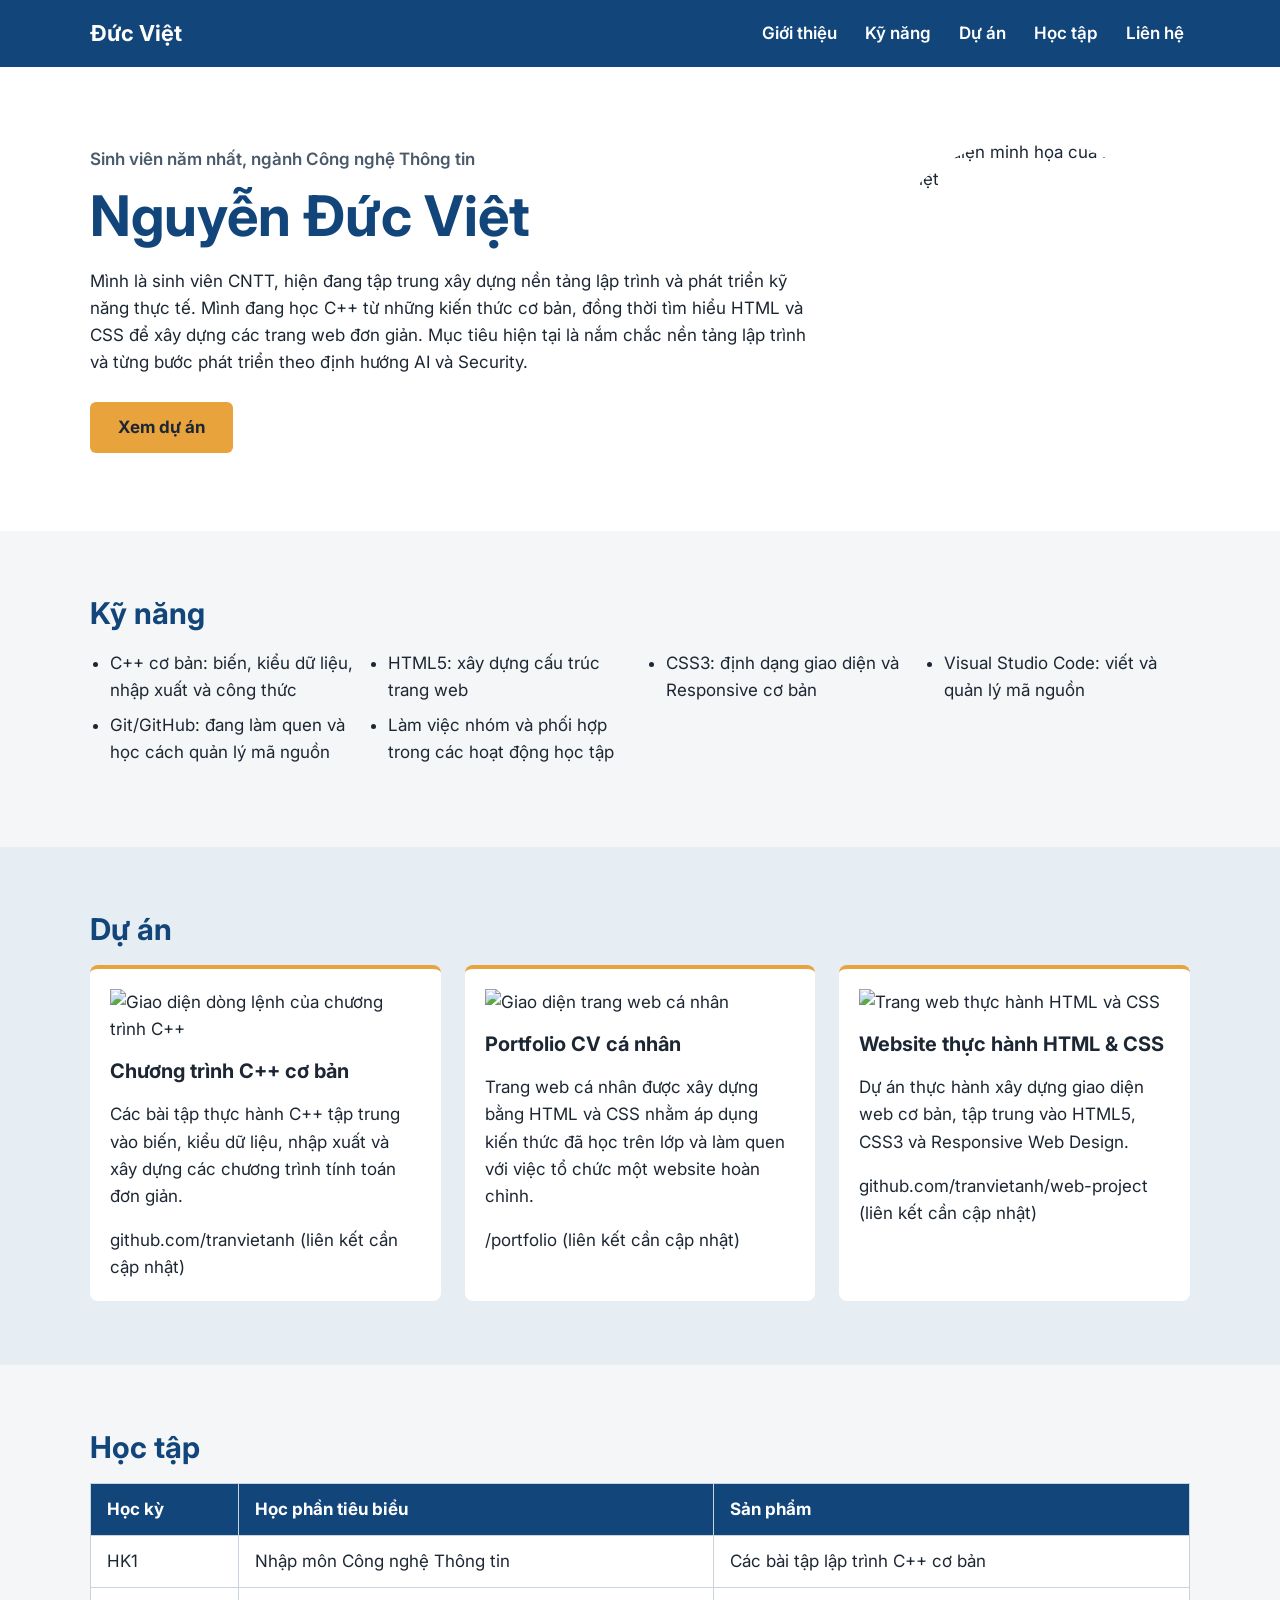
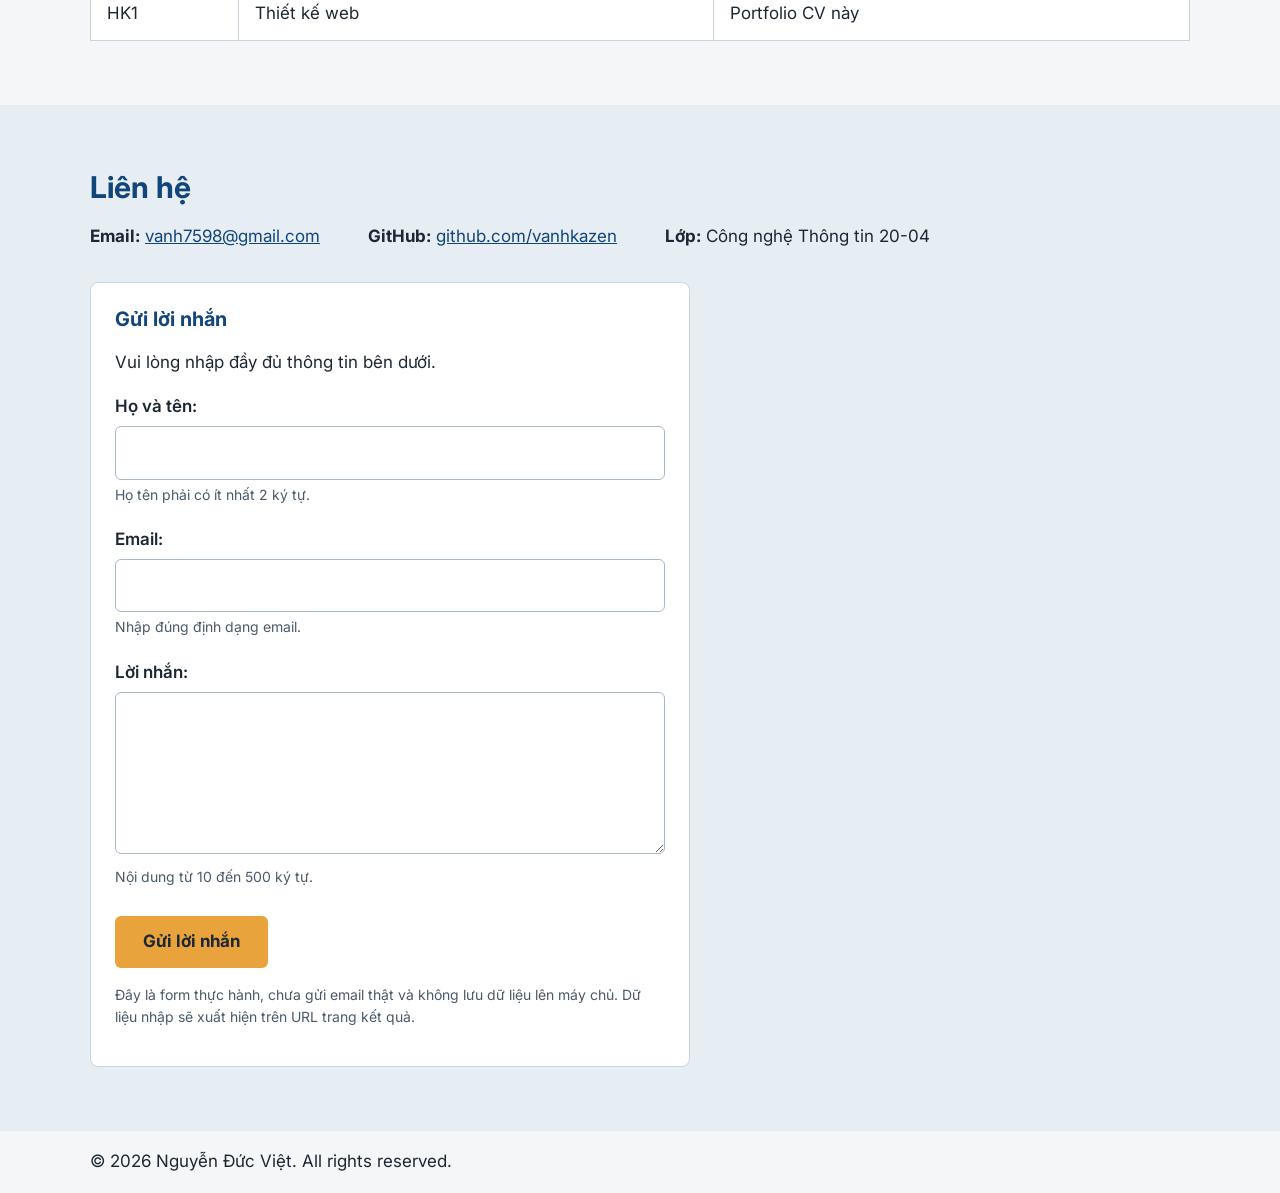
==== index.html @ b31e6c1c "Update index.html" ====
<!doctype html>
<html lang="vi">

<head>
  <meta charset="UTF-8" />
  <meta name="viewport" content="width=device-width, initial-scale=1.0" />
  <title>Nguyễn Đức Việt - Portfolio CV</title>
  <link rel="preconnect" href="https://fonts.googleapis.com" />
  <link rel="stylesheet" href="https://fonts.googleapis.com/css2?family=Inter:wght@400;500;600;700&display=swap" />
  <link rel="stylesheet" href="css\style.css" />
</head>

<body>
  <header class="site-header">
    <div class="container">
      <a class="logo" href="#gioi-thieu">Đức Việt</a>
      <nav aria-label="Menu chính">
        <ul class="menu">
          <li><a href="#gioi-thieu">Giới thiệu</a></li>
          <li><a href="#ky-nang">Kỹ năng</a></li>
          <li><a href="#du-an">Dự án</a></li>
          <li><a href="#hoc-tap">Học tập</a></li>
          <li><a href="#lien-he">Liên hệ</a></li>
        </ul>
      </nav>
    </div>
  </header>

  <main id="noi-dung">
    <section id="gioi-thieu" class="hero">
      <div class="container hero-inner">
        <div class="hero-text">
          <p class="hero-role">
            Sinh viên năm nhất, ngành Công nghệ Thông tin
          </p>

          <h1>Nguyễn Đức Việt</h1>

          <p>
            Mình là sinh viên CNTT, hiện đang tập trung xây dựng nền tảng lập
            trình và phát triển kỹ năng thực tế. Mình đang học C++ từ những
            kiến thức cơ bản, đồng thời tìm hiểu HTML và CSS để xây dựng các
            trang web đơn giản. Mục tiêu hiện tại là nắm chắc nền tảng lập
            trình và từng bước phát triển theo định hướng AI và Security.
          </p>

          <a class="button" href="#du-an">Xem dự án</a>
        </div>

        <img class="avatar" src="assets/791975572_1060704449904978_7434436045093909714_n.jpg"
          alt="Ảnh đại diện minh họa của Nguyễn Đức Việt" />
      </div>
    </section>

    <section id="ky-nang" class="section">
      <div class="container">
        <h2>Kỹ năng</h2>

        <ul class="skills">
          <li>C++ cơ bản: biến, kiểu dữ liệu, nhập xuất và công thức</li>
          <li>HTML5: xây dựng cấu trúc trang web</li>
          <li>CSS3: định dạng giao diện và Responsive cơ bản</li>
          <li>Visual Studio Code: viết và quản lý mã nguồn</li>
          <li>Git/GitHub: đang làm quen và học cách quản lý mã nguồn</li>
          <li>Làm việc nhóm và phối hợp trong các hoạt động học tập</li>
        </ul>
      </div>
    </section>

    <section id="du-an" class="section section-alt">
      <div class="container">
        <h2>Dự án</h2>

        <div class="projects">
          <article class="card">
            <img src="assets/du-an-1.svg" alt="Giao diện dòng lệnh của chương trình C++" />

            <h3>Chương trình C++ cơ bản</h3>

            <p>
              Các bài tập thực hành C++ tập trung vào biến, kiểu dữ liệu, nhập
              xuất và xây dựng các chương trình tính toán đơn giản.
            </p>

            <span class="pending-link">
              github.com/tranvietanh (liên kết cần cập nhật)
            </span>
          </article>

          <article class="card">
            <img src="assets/du-an-2.svg" alt="Giao diện trang web cá nhân" />

            <h3>Portfolio CV cá nhân</h3>

            <p>
              Trang web cá nhân được xây dựng bằng HTML và CSS nhằm áp dụng
              kiến thức đã học trên lớp và làm quen với việc tổ chức một
              website hoàn chỉnh.
            </p>

            <span class="pending-link">
              <github class="com">
              </NguyenDucViet>/portfolio (liên kết cần cập nhật)
            </span>
          </article>

          <article class="card">
            <img src="assets/du-an-3.svg" alt="Trang web thực hành HTML và CSS" />

            <h3>Website thực hành HTML & CSS</h3>

            <p>
              Dự án thực hành xây dựng giao diện web cơ bản, tập trung vào
              HTML5, CSS3 và Responsive Web Design.
            </p>

            <span class="pending-link">
              github.com/tranvietanh/web-project (liên kết cần cập nhật)
            </span>
          </article>
        </div>
      </div>
    </section>

    <section id="hoc-tap" class="section">
      <div class="container">
        <h2>Học tập</h2>

        <table class="study">
          <thead>
            <tr>
              <th>Học kỳ</th>
              <th>Học phần tiêu biểu</th>
              <th>Sản phẩm</th>
            </tr>
          </thead>

          <tbody>
            <tr>
              <td>HK1</td>
              <td>Nhập môn Công nghệ Thông tin</td>
              <td>Các bài tập lập trình C++ cơ bản</td>
            </tr>

            <tr>
              <td>HK1</td>
              <td>Thiết kế web</td>
              <td>Portfolio CV này</td>
            </tr>
          </tbody>
        </table>
      </div>
    </section>


    <section id="lien-he" class="section section-alt">
      <div class="container">
        <h2>Liên hệ</h2>

        <ul class="contact">
          <li>
            <strong>Email:</strong>
            <a href="mailto:vanh7598@gmail.com">
              vanh7598@gmail.com
            </a>
          </li>

          <li>
            <strong>GitHub:</strong>
            <a href="https://github.com/vanhkazen" target="_blank" rel="noopener noreferrer">
              github.com/vanhkazen
            </a>
          </li>

          <li>
            <strong>Lớp:</strong> Công nghệ Thông tin 20-04
          </li>
        </ul>

        <!-- Form liên hệ - Lab 5 -->
        <form action="ket-qua.html" method="get" class="contact-form">
          <h3>Gửi lời nhắn</h3>
          <p>Vui lòng nhập đầy đủ thông tin bên dưới.</p>

          <div class="form-group">
            <label for="fullname">Họ và tên:</label>
            <input type="text" id="fullname" name="fullname" minlength="2" required aria-describedby="fullname-help" />
            <small id="fullname-help">
              Họ tên phải có ít nhất 2 ký tự.
            </small>
          </div>

          <div class="form-group">
            <label for="email">Email:</label>
            <input type="email" id="email" name="email" required aria-describedby="email-help" />
            <small id="email-help">
              Nhập đúng định dạng email.
            </small>
          </div>

          <div class="form-group">
            <label for="message">Lời nhắn:</label>
            <textarea id="message" name="message" rows="5" minlength="10" maxlength="500" required
              aria-describedby="message-help"></textarea>
            <small id="message-help">
              Nội dung từ 10 đến 500 ký tự.
            </small>
          </div>

          <button type="submit" class="button">
            Gửi lời nhắn
          </button>

          <p class="form-note">
            Đây là form thực hành, chưa gửi email thật
            và không lưu dữ liệu lên máy chủ.
            Dữ liệu nhập sẽ xuất hiện trên URL trang kết quả.
          </p>
        </form>
      </div>
    </section>

  </main>

  <footer class="site-footer">
    <div class="container">
      <p>© 2026 Nguyễn Đức Việt. All rights reserved.</p>
    </div>
  </footer>
</body>

</html>
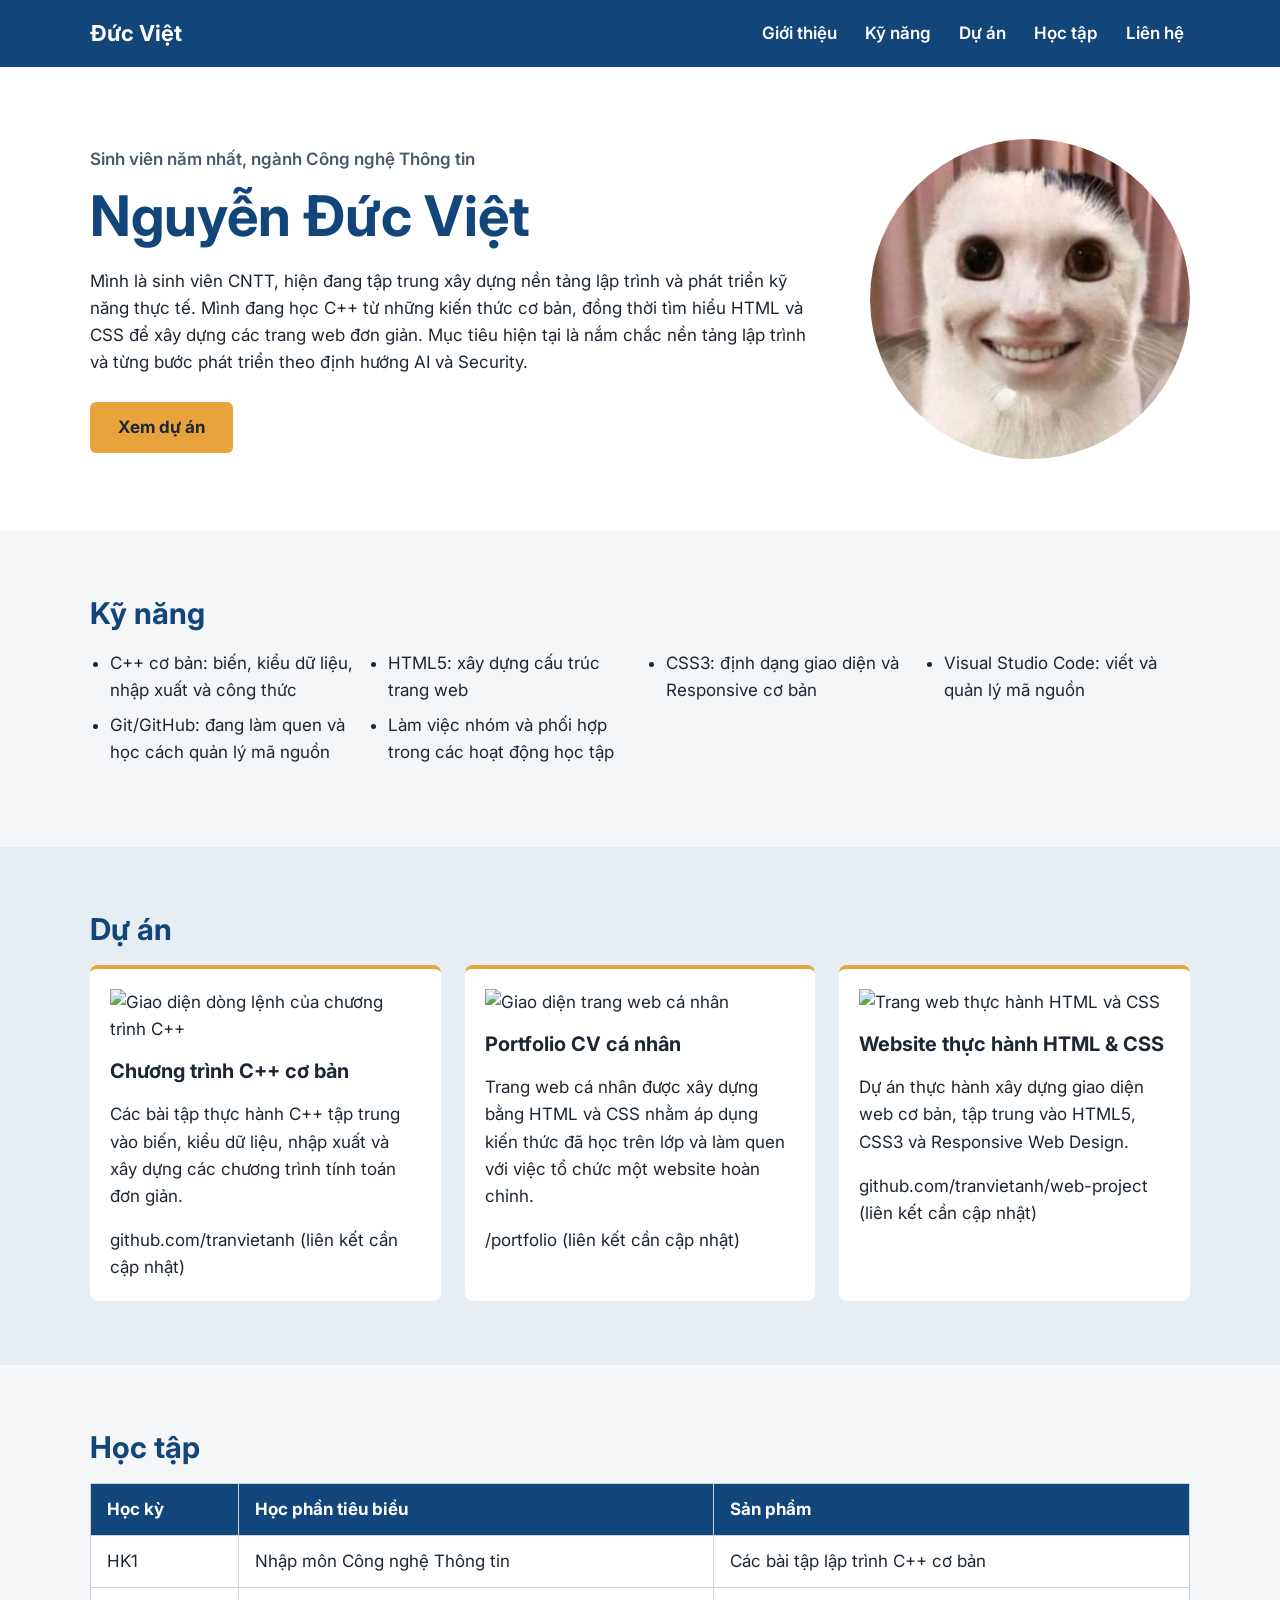
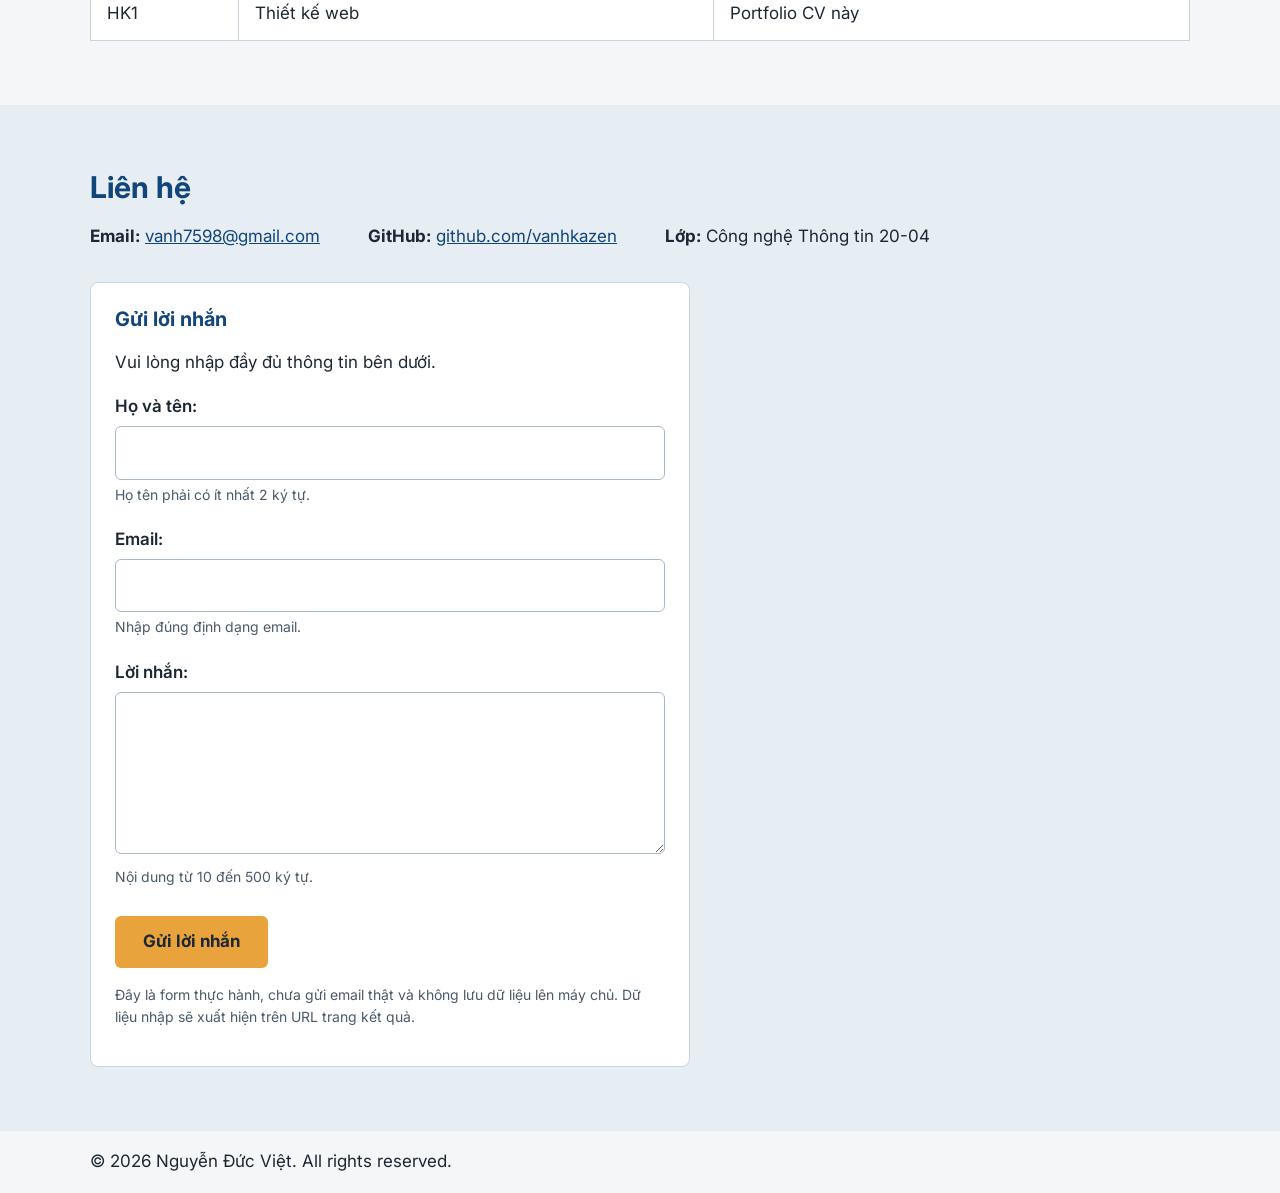
==== commit e7034327: "Update index.html" ====
--- a/index.html
+++ b/index.html
@@ -1,6 +1,5 @@
 <!doctype html>
 <html lang="vi">
-
 <head>
   <meta charset="UTF-8" />
   <meta name="viewport" content="width=device-width, initial-scale=1.0" />
@@ -47,8 +46,7 @@
           <a class="button" href="#du-an">Xem dự án</a>
         </div>
 
-        <img class="avatar" src="assets/791975572_1060704449904978_7434436045093909714_n.jpg"
-          alt="Ảnh đại diện minh họa của Nguyễn Đức Việt" />
+        <img class="avatar" src="assets/v1.png" alt="Ảnh đại diện minh họa của Nguyễn Đức Việt" />
       </div>
     </section>
 
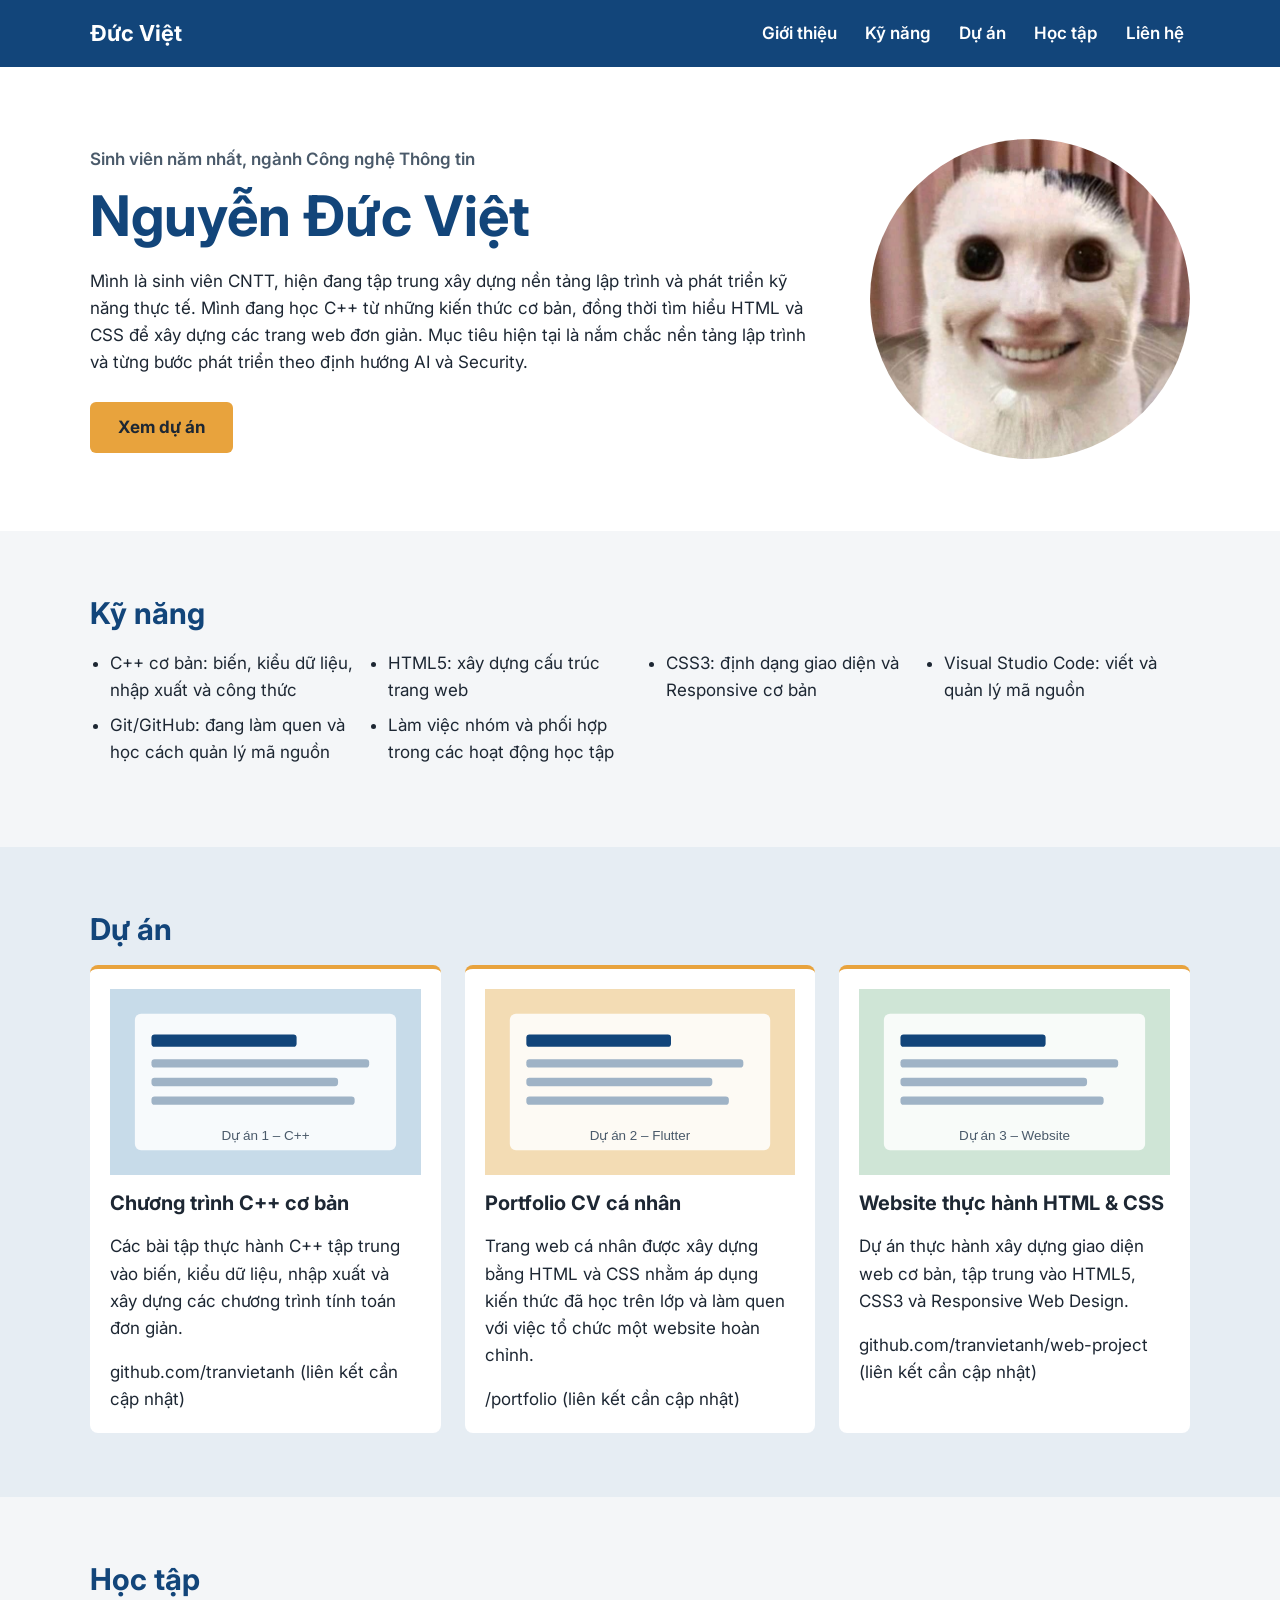
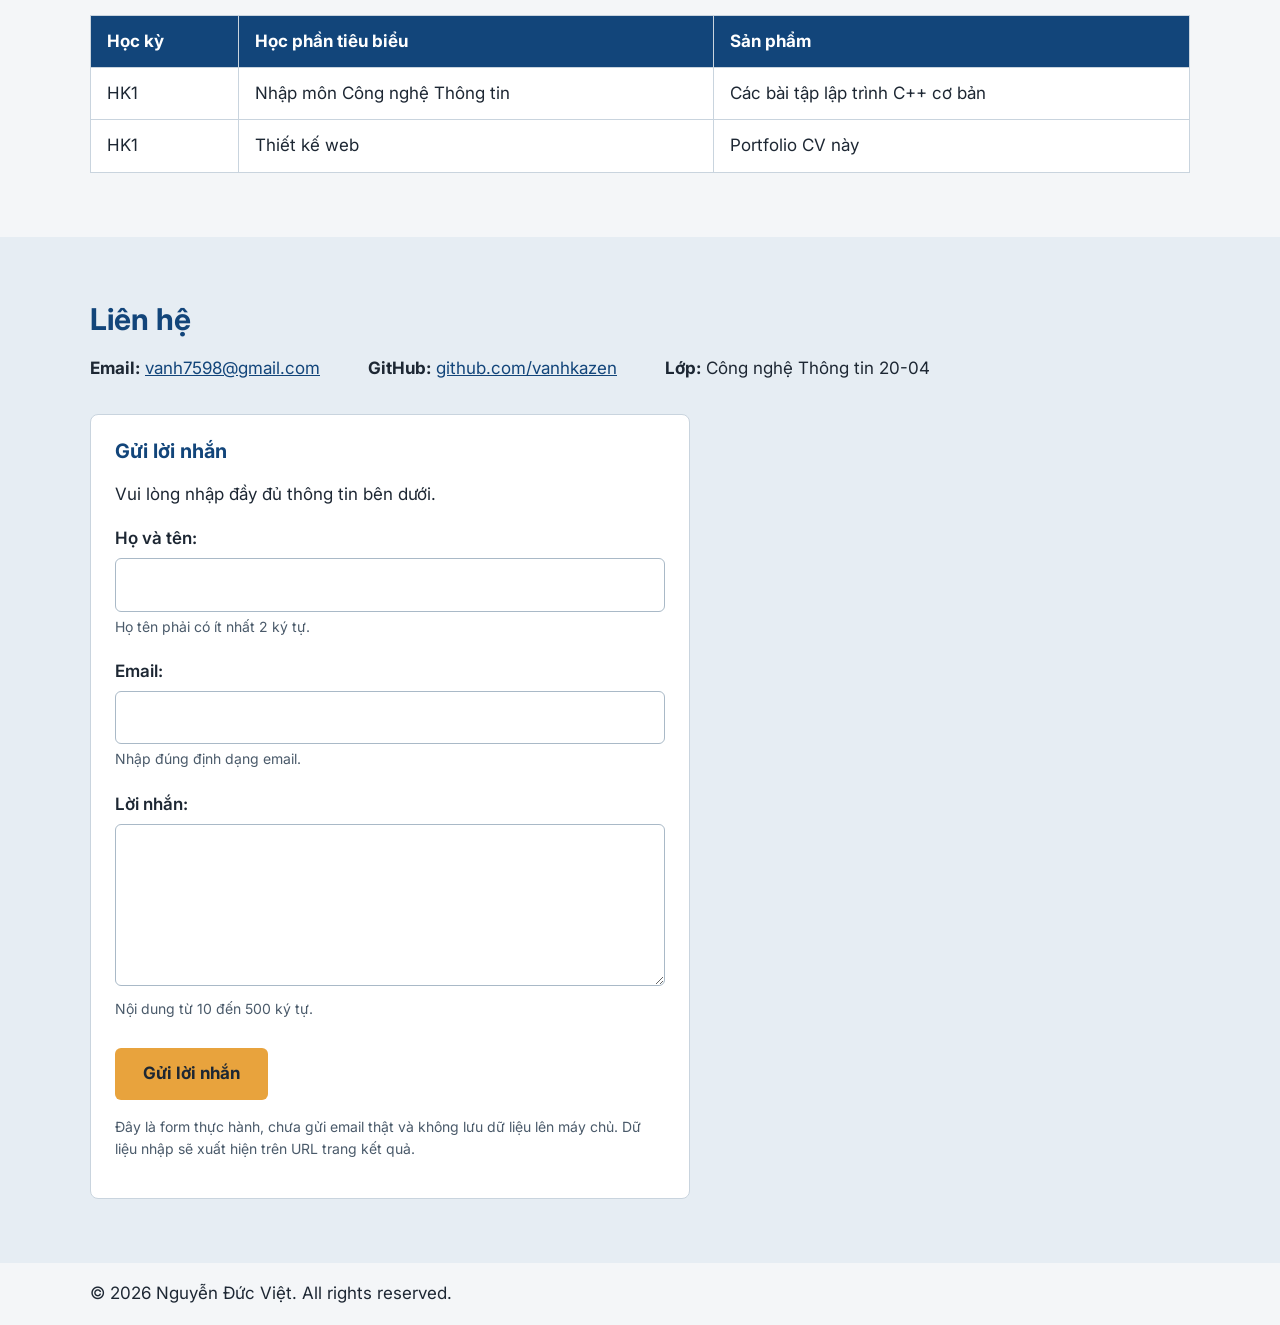
==== commit a673c2ac: "Update index.html" ====
--- a/index.html
+++ b/index.html
@@ -158,14 +158,14 @@
         <ul class="contact">
           <li>
             <strong>Email:</strong>
-            <a href="mailto:vanh7598@gmail.com">
+            <a href="mailto:vietoni2008@gmail.com">
               vanh7598@gmail.com
             </a>
           </li>
 
           <li>
             <strong>GitHub:</strong>
-            <a href="https://github.com/vanhkazen" target="_blank" rel="noopener noreferrer">
+            <a href="https://github.com/vietoni2008-cloud" target="_blank" rel="noopener noreferrer">
               github.com/vanhkazen
             </a>
           </li>
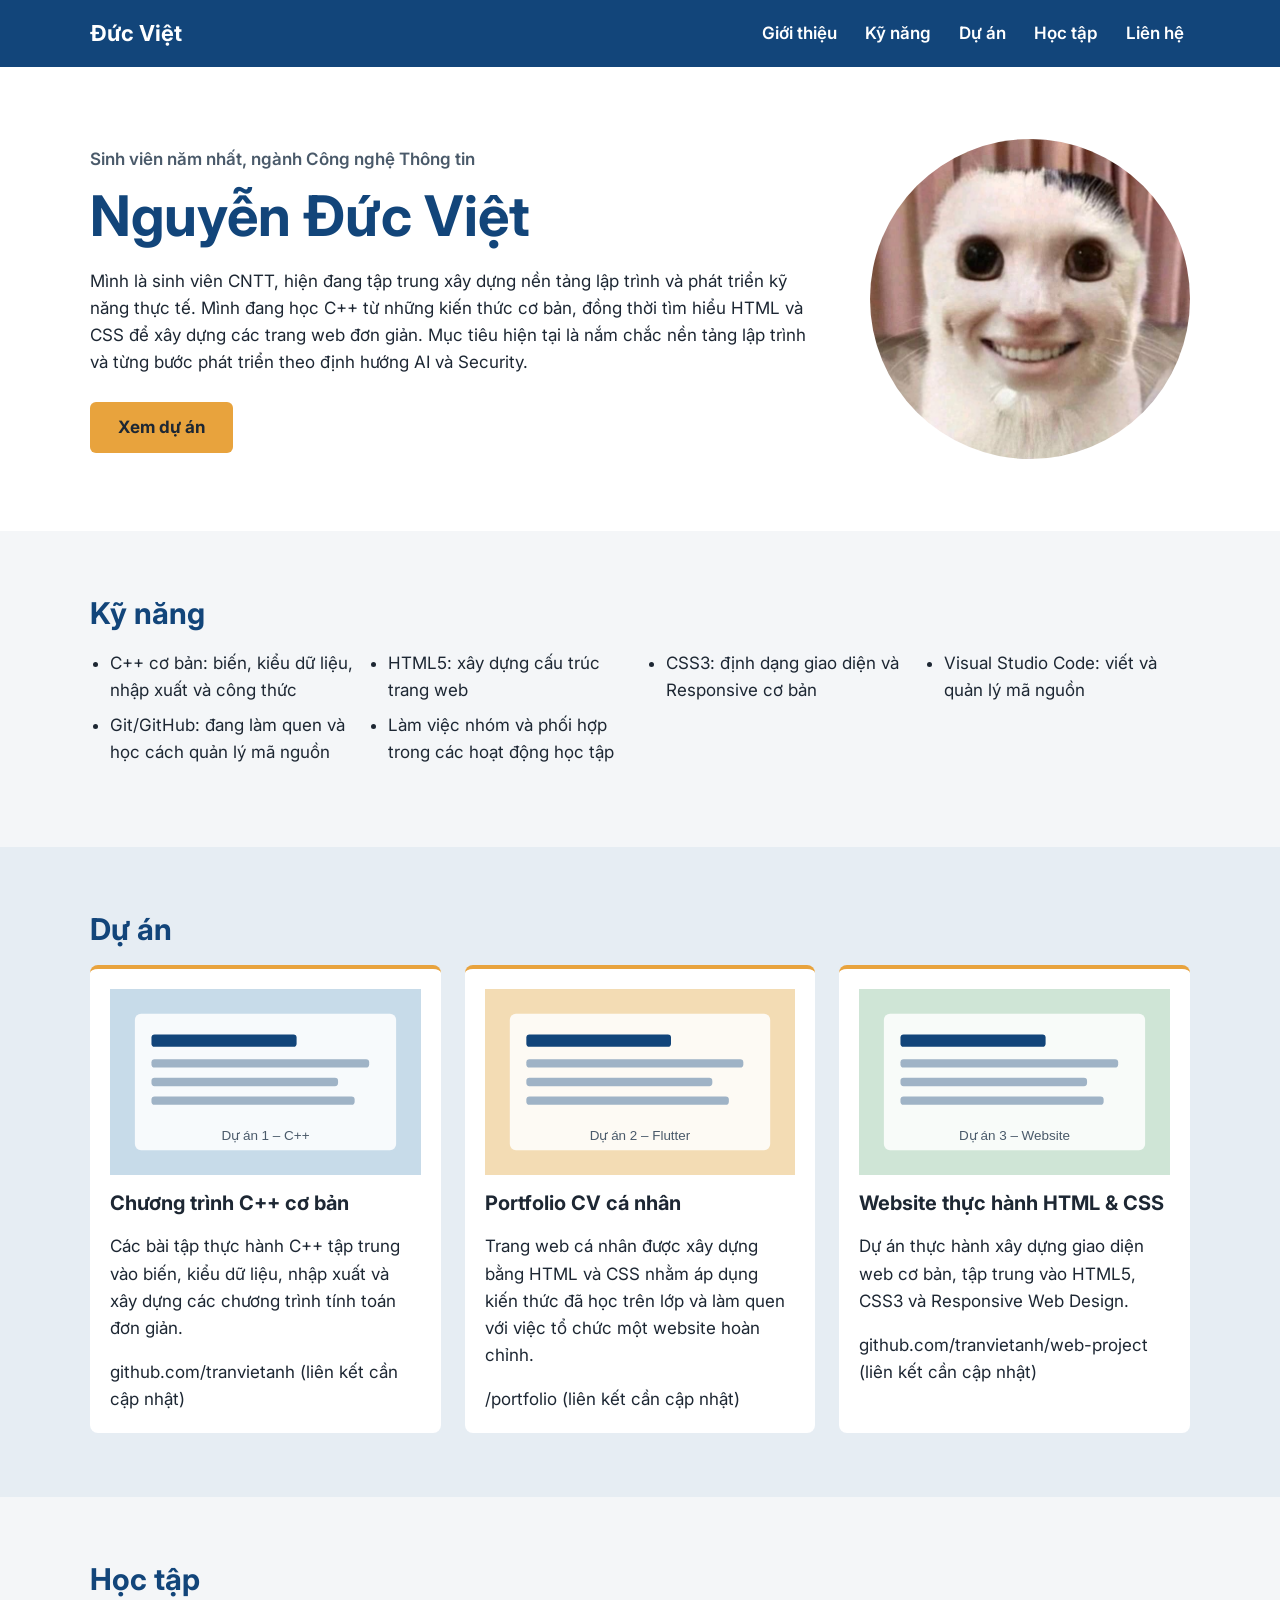
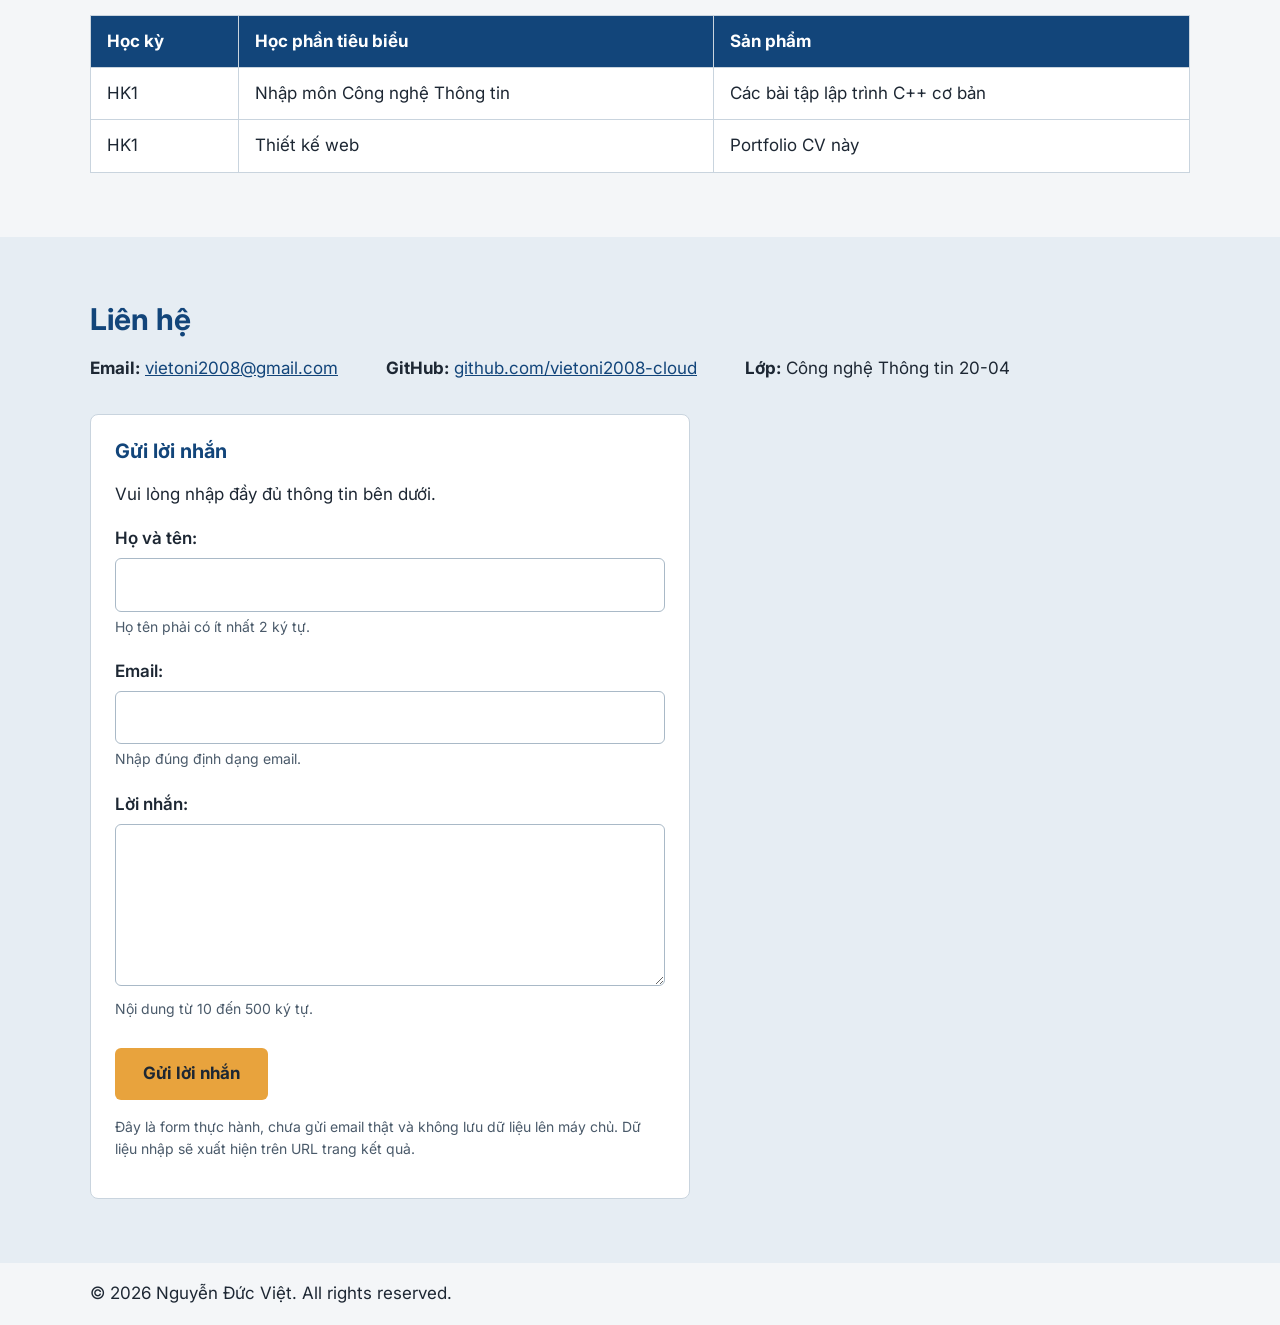
==== commit a3b99be8: "Update index.html" ====
--- a/index.html
+++ b/index.html
@@ -159,14 +159,14 @@
           <li>
             <strong>Email:</strong>
             <a href="mailto:vietoni2008@gmail.com">
-              vanh7598@gmail.com
+              vietoni2008@gmail.com
             </a>
           </li>
 
           <li>
             <strong>GitHub:</strong>
             <a href="https://github.com/vietoni2008-cloud" target="_blank" rel="noopener noreferrer">
-              github.com/vanhkazen
+              github.com/vietoni2008-cloud
             </a>
           </li>
 
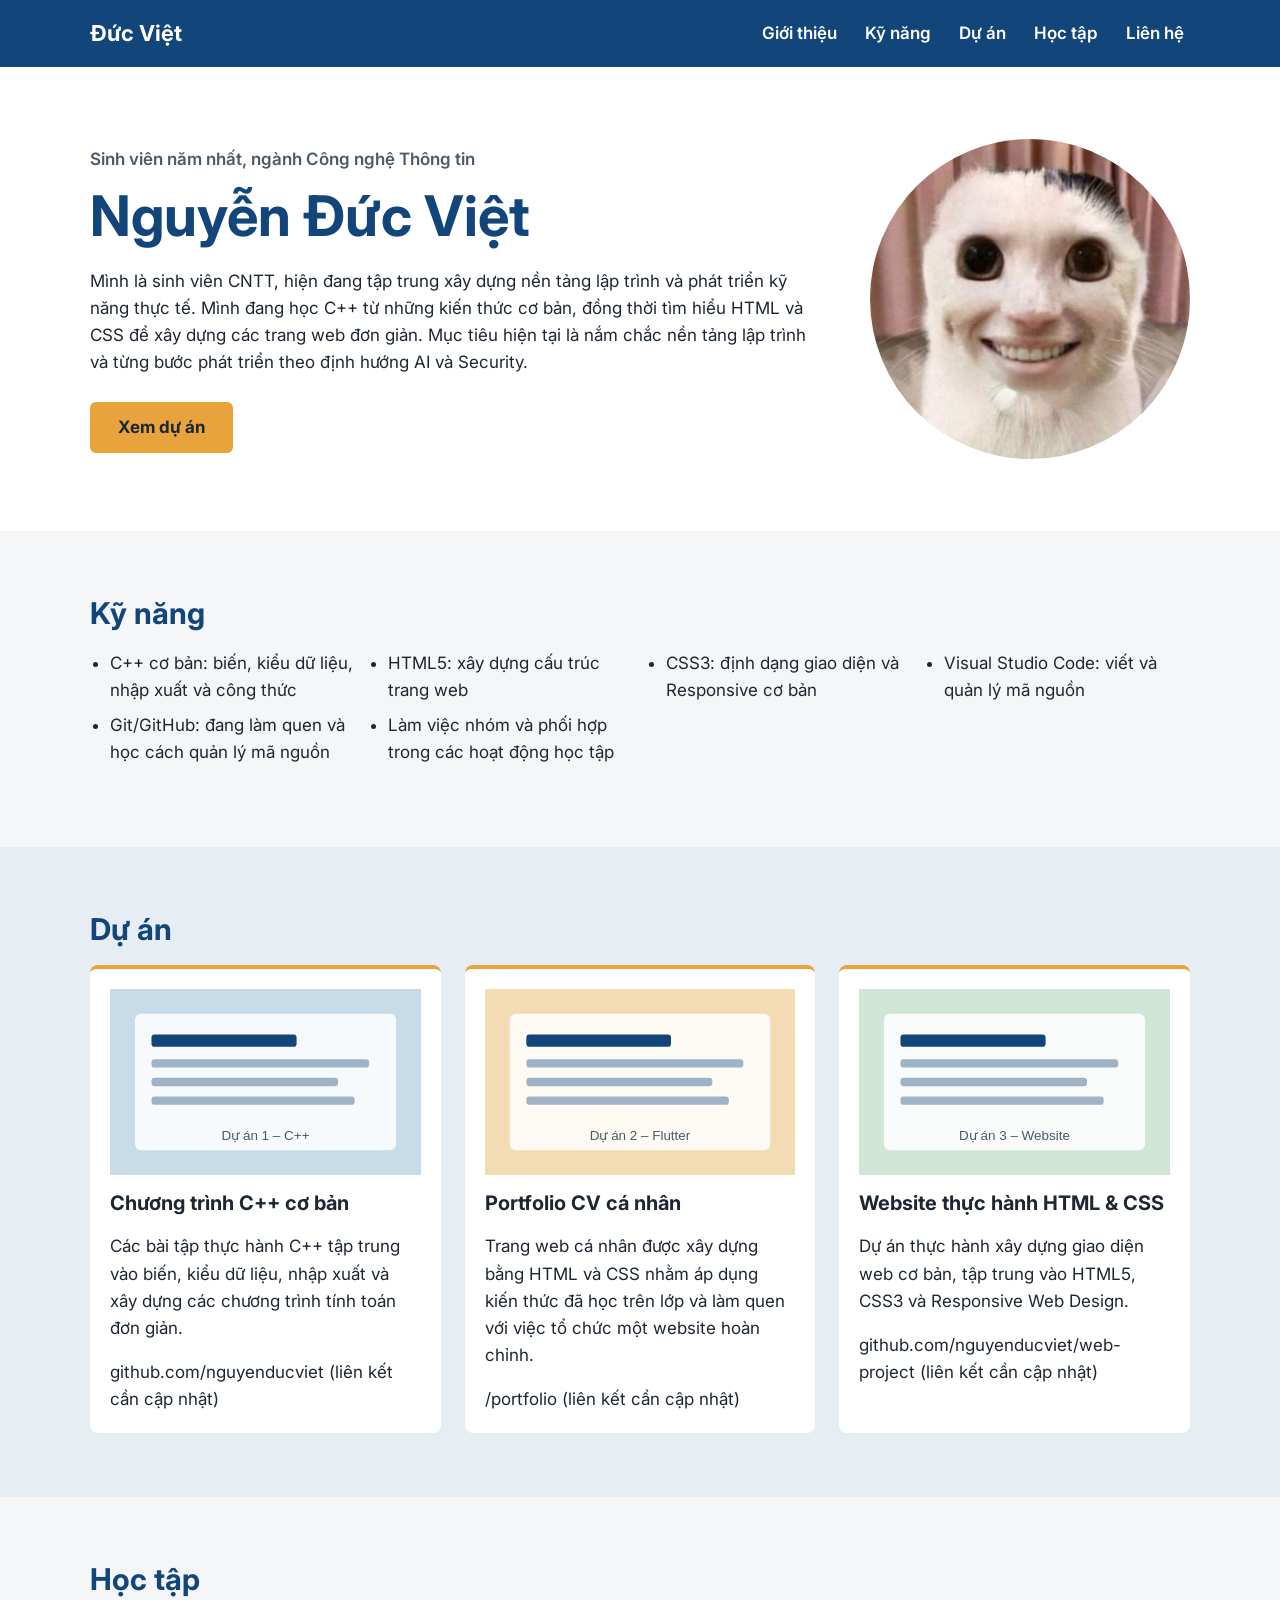
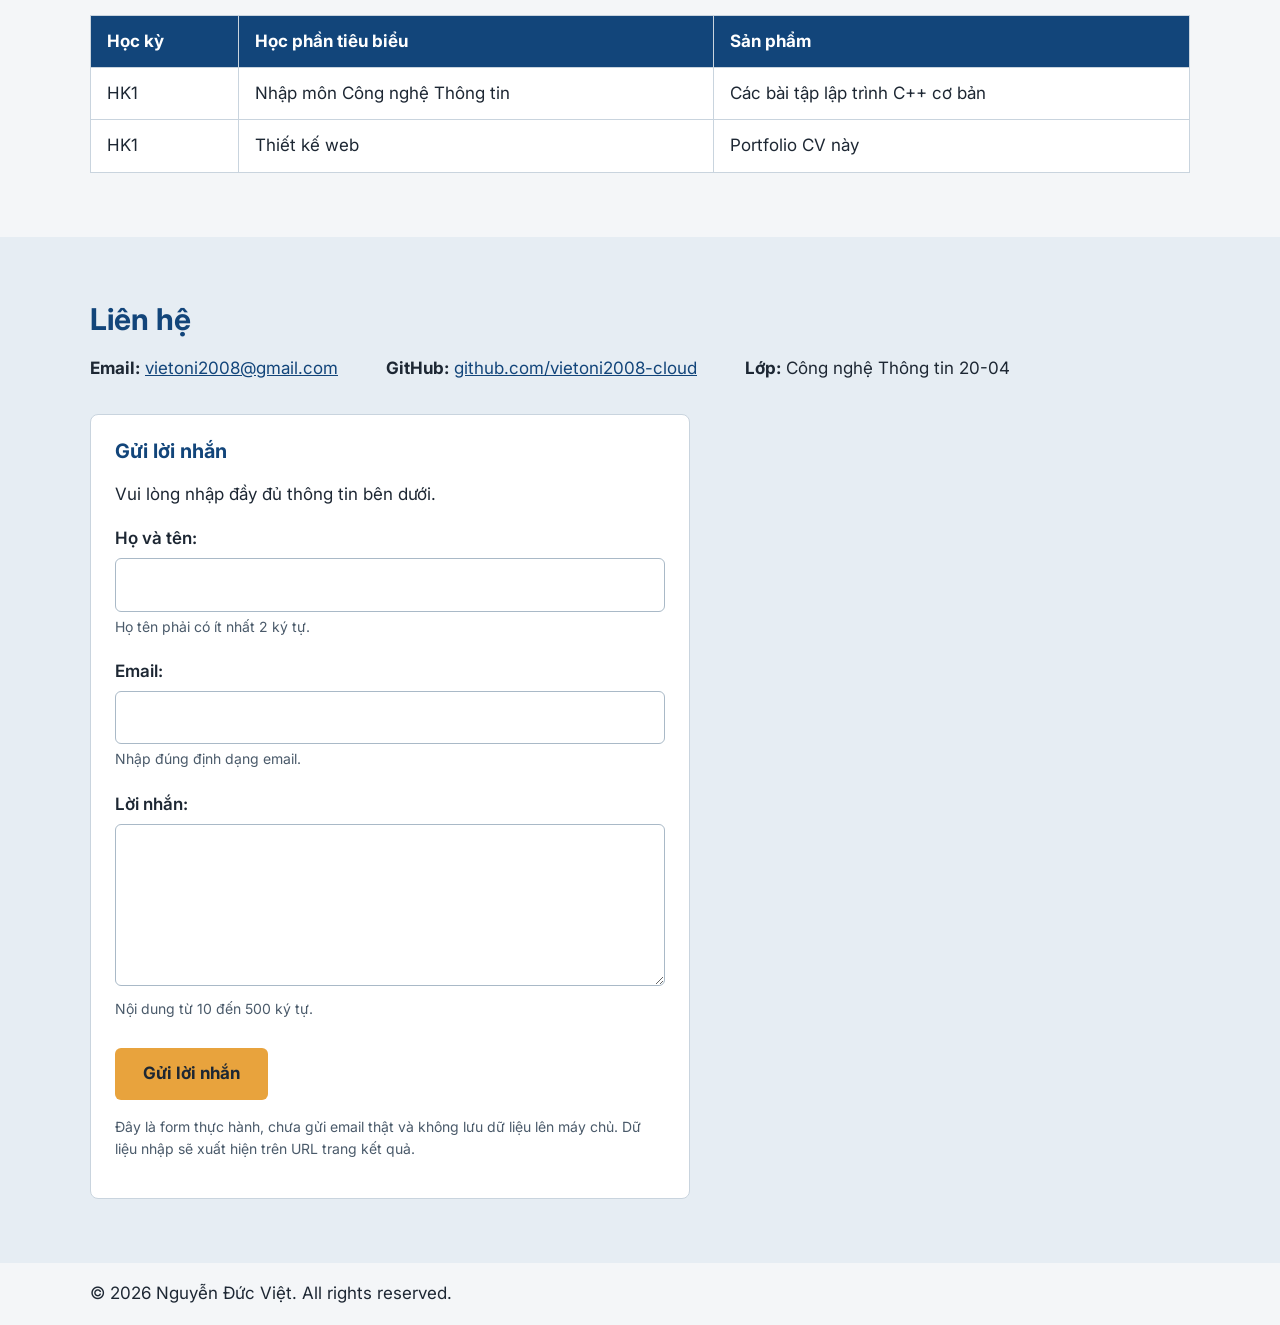
==== commit 0a73735a: "Update index.html" ====
--- a/index.html
+++ b/index.html
@@ -81,7 +81,7 @@
             </p>
 
             <span class="pending-link">
-              github.com/tranvietanh (liên kết cần cập nhật)
+              github.com/nguyenducviet (liên kết cần cập nhật)
             </span>
           </article>
 
@@ -113,7 +113,7 @@
             </p>
 
             <span class="pending-link">
-              github.com/tranvietanh/web-project (liên kết cần cập nhật)
+              github.com/nguyenducviet/web-project (liên kết cần cập nhật)
             </span>
           </article>
         </div>
